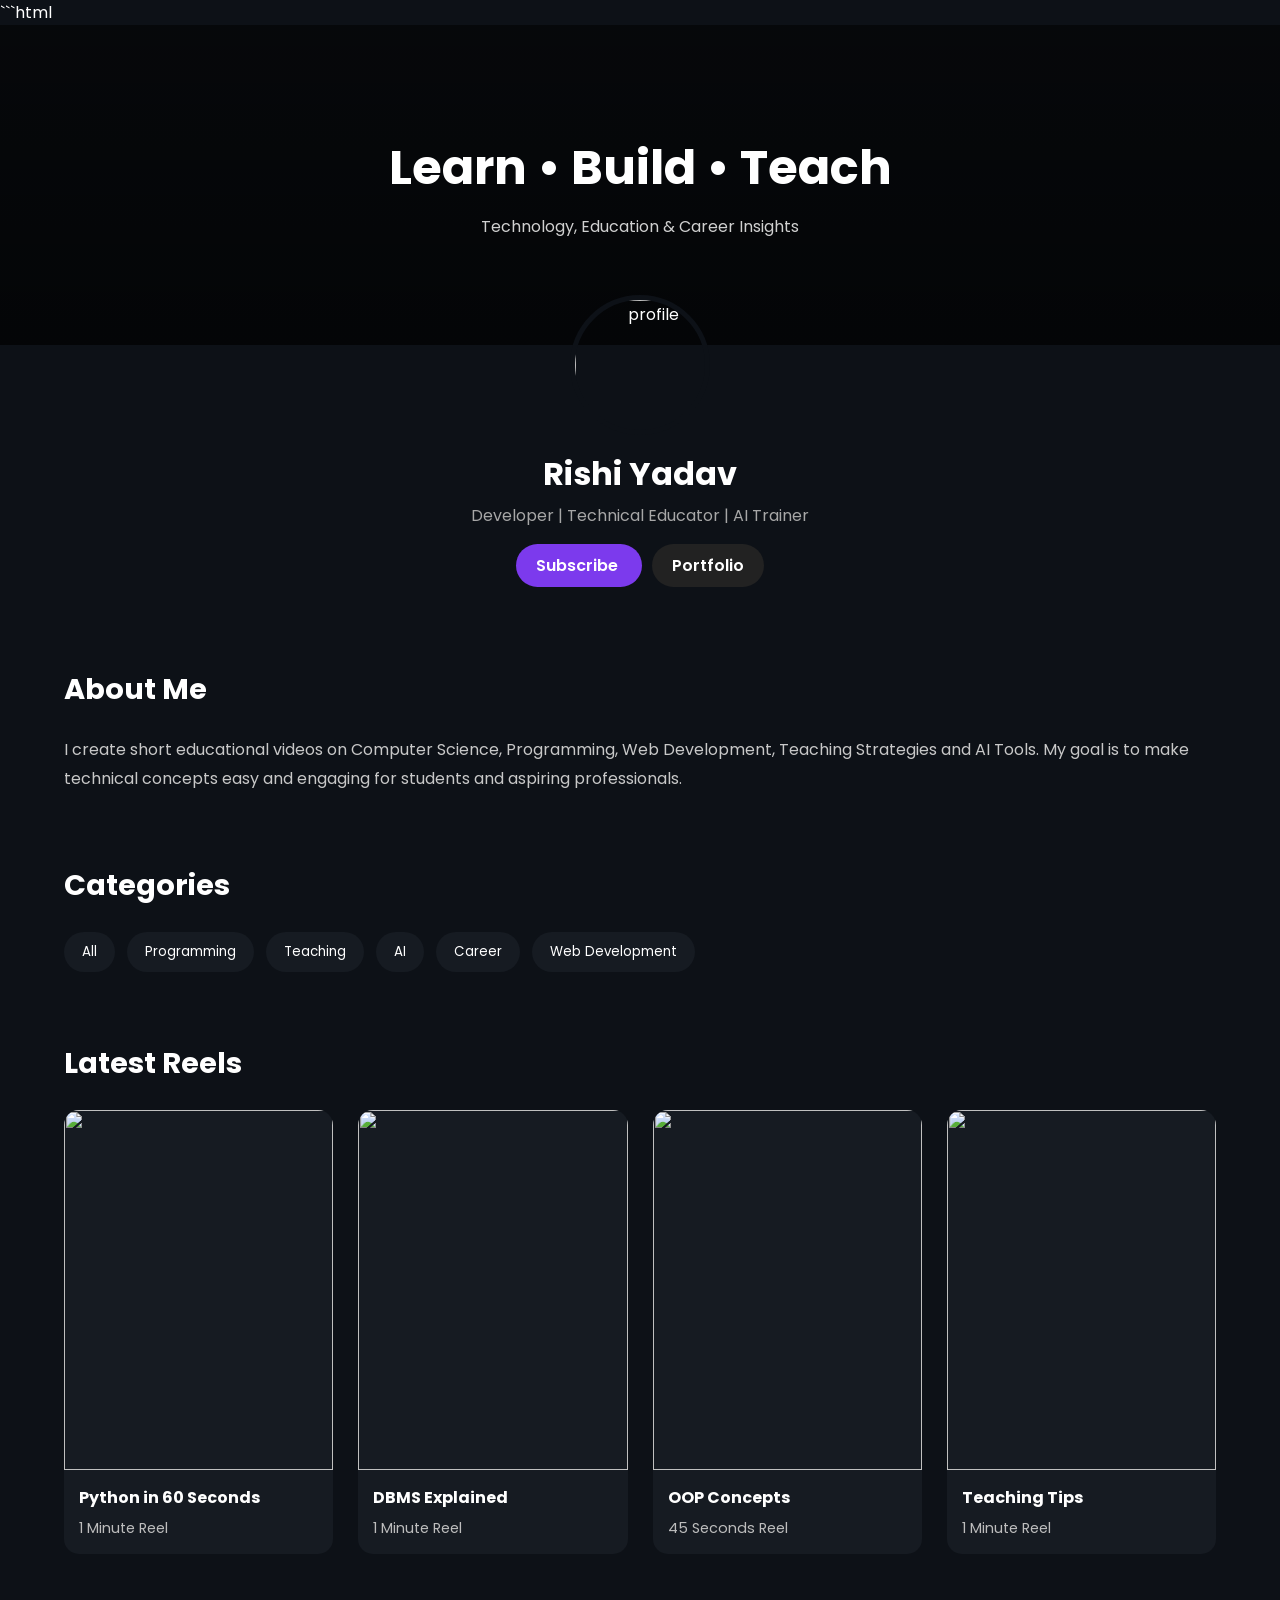
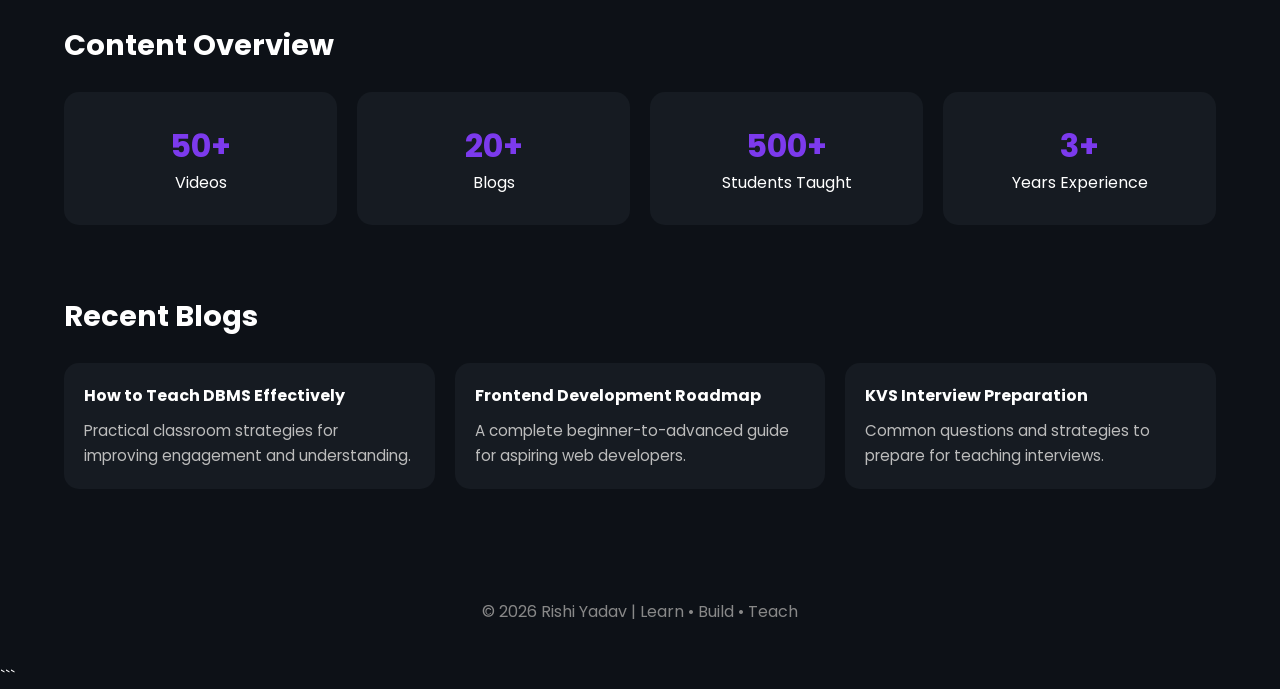
==== vlog.html @ 97431d7d "Add files via upload" ====
```html
<!DOCTYPE html>
<html lang="en">

<head>
    <meta charset="UTF-8">
    <meta name="viewport" content="width=device-width, initial-scale=1.0">
    <title>Rishi Yadav | Vlogs</title>

    <link href="https://fonts.googleapis.com/css2?family=Poppins:wght@300;400;500;600;700&display=swap"
        rel="stylesheet">

    <style>
        * {
            margin: 0;
            padding: 0;
            box-sizing: border-box;
            font-family: 'Poppins', sans-serif;
        }

        body {
            background: #0D1117;
            color: white;
        }

        /* Banner */

        .banner {
            height: 320px;
            background:
                linear-gradient(rgba(0, 0, 0, .55), rgba(0, 0, 0, .7)),
                /* image("C:\port\Portfolio-main\img\object.jpg"), */
                url('https://images.unsplash.com/photo-1516321318423-f06f85e504b3?auto=format&fit=crop&w=1600&q=80');
            /* url('img/object.jpg'); */
            background-position: center;
            display: flex;
            justify-content: center;
            align-items: center;
            text-align: center;
        }

        .banner-content h1 {
            font-size: 3rem;
        }

        .banner-content p {
            margin-top: 10px;
            color: #d0d0d0;
        }

        /* Profile */

        .profile-section {
            text-align: center;
            margin-top: -70px;
            padding: 20px;
        }

        .profile-img {
            width: 140px;
            height: 140px;
            border-radius: 50%;
            border: 5px solid #0D1117;
            object-fit: cover;
        }

        .profile-name {
            font-size: 2rem;
            margin-top: 15px;
        }

        .profile-role {
            color: #a7a7a7;
            margin-top: 5px;
        }

        .stats-mini {
            display: flex;
            justify-content: center;
            gap: 30px;
            margin-top: 20px;
            flex-wrap: wrap;
        }

        .stats-mini div {
            color: #d5d5d5;
        }

        .buttons {
            margin-top: 25px;
        }

        .btn {
            padding: 10px 20px;
            border: none;
            border-radius: 30px;
            margin: 5px;
            cursor: pointer;
            font-weight: 600;
        }

        .btn:hover {
            text-decoration: underline;
            /* Show underline on hover */
        }

        .primary {
            background: #7C3AED;
            color: white;
            text-decoration: none;
        }

        .secondary {
            background: #222;
            color: white;
            text-decoration: none;

        }

        /* Section */

        .section {
            width: 90%;
            max-width: 1200px;
            margin: 70px auto;
        }

        .section h2 {
            margin-bottom: 25px;
            font-size: 1.8rem;
        }

        .about {
            color: #c8c8c8;
            line-height: 1.8;
        }

        /* Featured Reel */

        .featured-card {
            background: #161B22;
            border-radius: 20px;
            overflow: hidden;
            transition: .3s;
        }

        .featured-card img {
            width: 100%;
            display: block;
            height: 420px;
            object-fit: cover;
        }

        .featured-info {
            padding: 20px;
        }

        /* Categories */

        .categories {
            display: flex;
            gap: 12px;
            flex-wrap: wrap;
        }

        .categories button {
            padding: 10px 18px;
            border: none;
            border-radius: 30px;
            background: #161B22;
            color: white;
            cursor: pointer;
        }

        .categories button:hover {
            background: #7C3AED;
        }

        /* Reel Grid */

        .video-grid {
            display: grid;
            grid-template-columns: repeat(auto-fit, minmax(250px, 1fr));
            gap: 25px;
        }

        .video-card {
            background: #161B22;
            border-radius: 15px;
            overflow: hidden;
            transition: .3s;
            cursor: pointer;
        }

        .video-card:hover {
            transform: translateY(-6px);
        }

        .video-card img {
            width: 100%;
            height: 360px;
            object-fit: cover;
        }

        .video-info {
            padding: 15px;
        }

        .video-info h4 {
            margin-bottom: 8px;
        }

        .video-info p {
            color: #bdbdbd;
            font-size: .9rem;
        }

        /* Stats */

        .big-stats {
            display: grid;
            grid-template-columns: repeat(auto-fit, minmax(200px, 1fr));
            gap: 20px;
        }

        .stat-box {
            background: #161B22;
            padding: 30px;
            text-align: center;
            border-radius: 15px;
        }

        .stat-box h3 {
            font-size: 2rem;
            color: #7C3AED;
        }

        /* Blogs */

        .blog-grid {
            display: grid;
            grid-template-columns: repeat(auto-fit, minmax(280px, 1fr));
            gap: 20px;
        }

        .blog-card {
            background: #161B22;
            border-radius: 15px;
            padding: 20px;
        }

        .blog-card h4 {
            margin-bottom: 10px;
        }

        .blog-card p {
            color: #bcbcbc;
            font-size: .95rem;
            line-height: 1.7;
        }

        /* Footer */

        footer {
            text-align: center;
            padding: 40px;
            color: #888;
        }

        /* Mobile */

        @media(max-width:768px) {

            .banner {
                height: 250px;
            }

            .banner-content h1 {
                font-size: 2rem;
            }

            .profile-img {
                width: 110px;
                height: 110px;
            }

            .profile-name {
                font-size: 1.5rem;
            }

            .featured-card img {
                height: 250px;
            }

            .video-card img {
                height: 280px;
            }

        }
    </style>
</head>

<body>

    <!-- Banner -->

    <section class="banner">
        <div class="banner-content">
            <h1>Learn • Build • Teach</h1>
            <p>Technology, Education & Career Insights</p>
        </div>
    </section>

    <!-- Profile -->

    <section class="profile-section">

        <img class="profile-img" src="img/rishifinal.jpg" alt="profile">

        <h2 class="profile-name">Rishi Yadav</h2>

        <p class="profile-role">
            Developer | Technical Educator | AI Trainer
        </p>

        <!-- <div class="stats-mini">
            <div>🎥 10+ Videos</div>
            <div>📝 20+ Blogs</div>
            <div>🎓 500+ Students</div>
        </div> -->

        <div class="buttons">
            <a href="https://youtube.com/@codeTheVibe" target="_blank" class="btn primary">
                Subscribe
                <a href="https://yrishi97.github.io/rishiyadav" target="_blank" class="btn secondary">
                    Portfolio
                </a>
        </div>

    </section>

    <!-- About -->

    <section class="section">

        <h2>About Me</h2>

        <p class="about">
            I create short educational videos on Computer Science,
            Programming, Web Development,
            Teaching Strategies and AI Tools. My goal is to make
            technical concepts easy and engaging for students and
            aspiring professionals.
        </p>

    </section>

    <!-- Featured -->

    <!-- <section class="section">

        <h2>Featured Reel</h2>

        <div class="featured-card">

            <img src="https://images.unsplash.com/photo-1515879218367-8466d910aaa4?w=1200" alt="featured">

            <div class="featured-info">
                <h3>How HTTPS Actually Works</h3>
                <p>1.2K Views • 1 Min</p>
            </div>

        </div>

    </section> -->

    <!-- Categories -->

    <section class="section">

        <h2>Categories</h2>

        <div class="categories">

            <button>All</button>
            <button>Programming</button>
            <button>Teaching</button>
            <button>AI</button>
            <button>Career</button>
            <button>Web Development</button>

        </div>

    </section>

    <!-- Videos -->

    <section class="section">

        <h2>Latest Reels</h2>

        <div class="video-grid">

            <div class="video-card">
                <img src="https://images.unsplash.com/photo-1498050108023-c5249f4df085?w=600">
                <div class="video-info">
                    <h4>Python in 60 Seconds</h4>
                    <p>1 Minute Reel</p>
                </div>
            </div>

            <div class="video-card">
                <img src="https://images.unsplash.com/photo-1517694712202-14dd9538aa97?w=600">
                <div class="video-info">
                    <h4>DBMS Explained</h4>
                    <p>1 Minute Reel</p>
                </div>
            </div>

            <div class="video-card">
                <img src="https://images.unsplash.com/photo-1555066931-4365d14bab8c?w=600">
                <div class="video-info">
                    <h4>OOP Concepts</h4>
                    <p>45 Seconds Reel</p>
                </div>
            </div>

            <div class="video-card">
                <img src="https://images.unsplash.com/photo-1516321318423-f06f85e504b3?w=600">
                <div class="video-info">
                    <h4>Teaching Tips</h4>
                    <p>1 Minute Reel</p>
                </div>
            </div>

        </div>

    </section>

    <!-- Stats -->

    <section class="section">

        <h2>Content Overview</h2>

        <div class="big-stats">

            <div class="stat-box">
                <h3>50+</h3>
                <p>Videos</p>
            </div>

            <div class="stat-box">
                <h3>20+</h3>
                <p>Blogs</p>
            </div>

            <div class="stat-box">
                <h3>500+</h3>
                <p>Students Taught</p>
            </div>

            <div class="stat-box">
                <h3>3+</h3>
                <p>Years Experience</p>
            </div>

        </div>

    </section>

    <!-- Blogs -->

    <section class="section">

        <h2>Recent Blogs</h2>

        <div class="blog-grid">

            <div class="blog-card">
                <h4>How to Teach DBMS Effectively</h4>
                <p>Practical classroom strategies for improving engagement and understanding.</p>
            </div>

            <div class="blog-card">
                <h4>Frontend Development Roadmap</h4>
                <p>A complete beginner-to-advanced guide for aspiring web developers.</p>
            </div>

            <div class="blog-card">
                <h4>KVS Interview Preparation</h4>
                <p>Common questions and strategies to prepare for teaching interviews.</p>
            </div>

        </div>

    </section>

    <footer>
        © 2026 Rishi Yadav | Learn • Build • Teach
    </footer>

    <script>

        const cards = document.querySelectorAll(".video-card");

        cards.forEach(card => {
            card.addEventListener("click", () => {
                alert("Open Reel Here");
            });
        });

    </script>

</body>

</html>
```
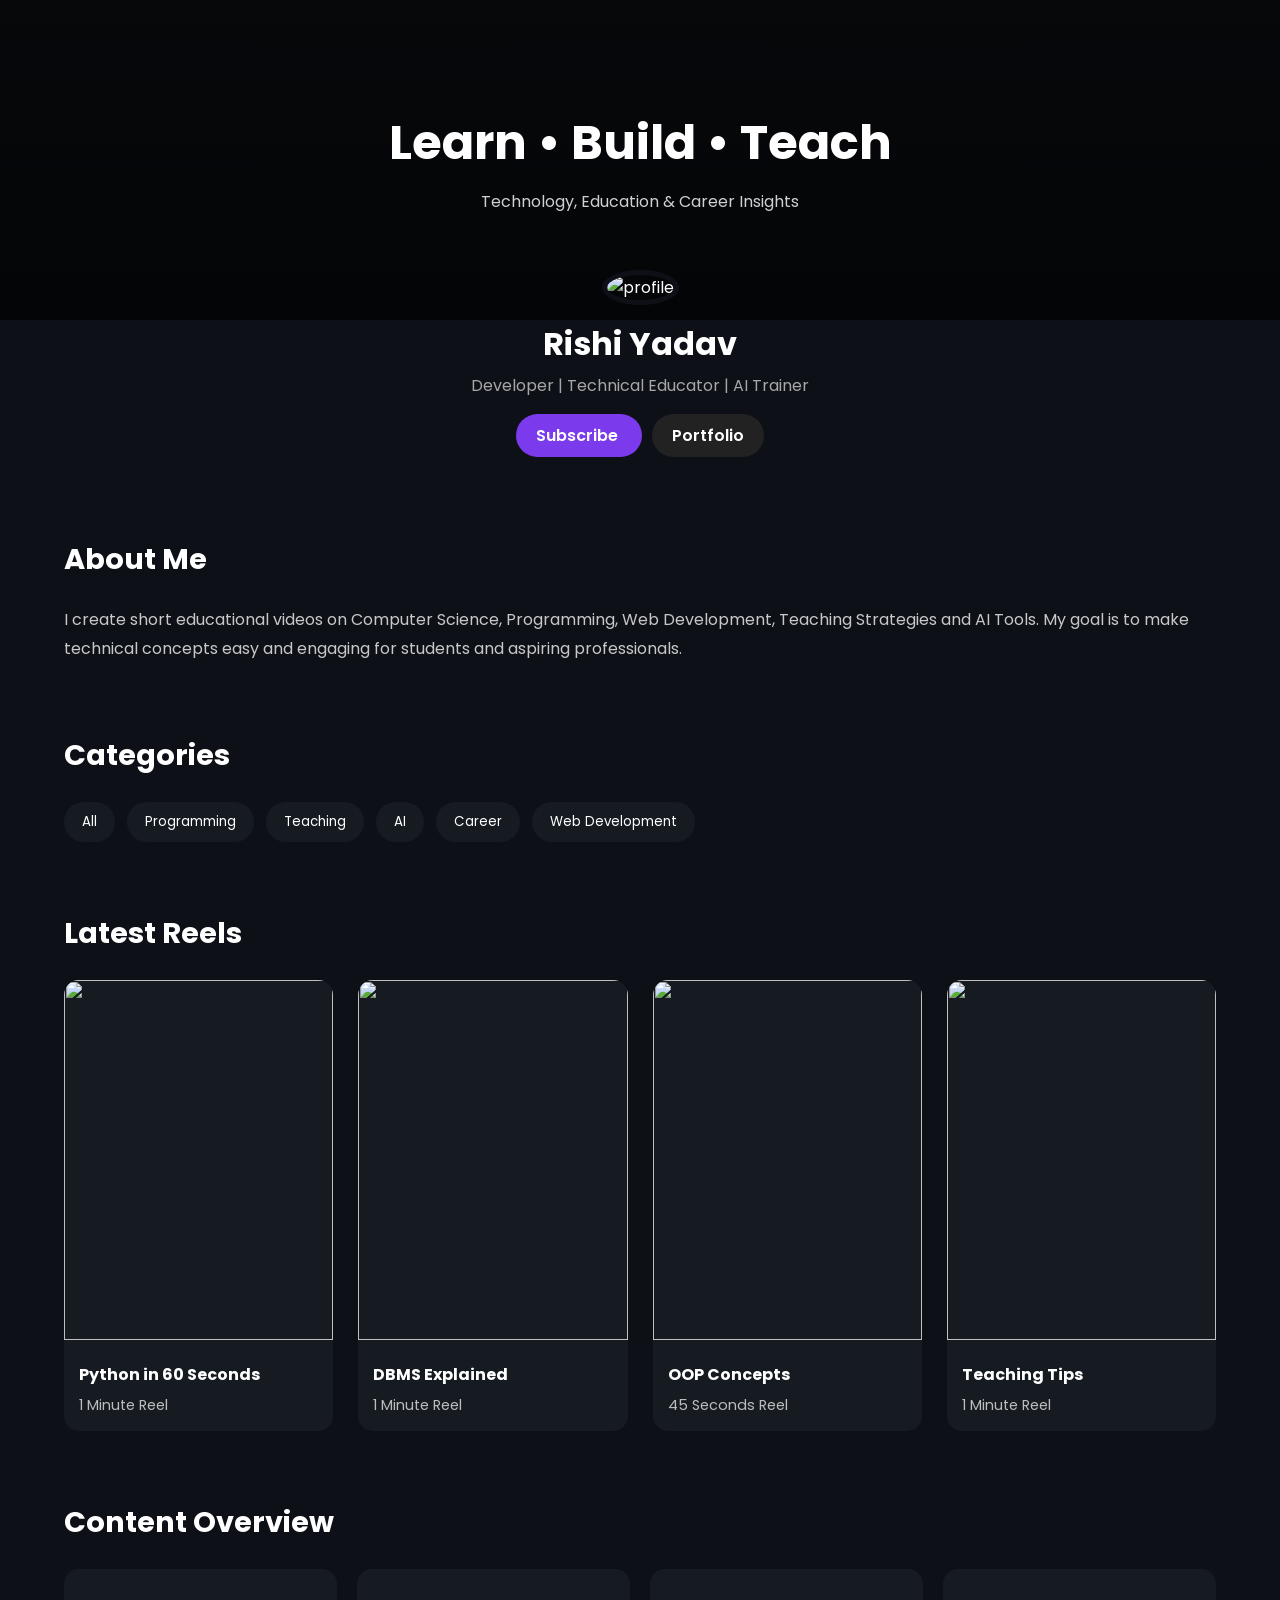
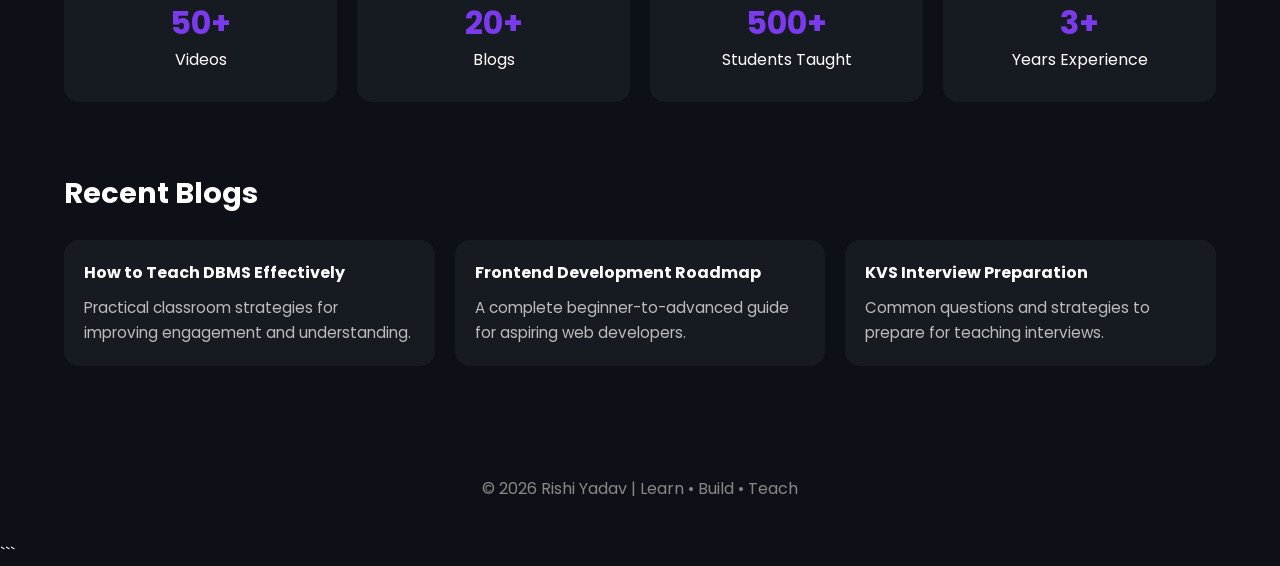
==== commit d8491f7c: "Update vlog.html" ====
--- a/vlog.html
+++ b/vlog.html
@@ -1,4 +1,4 @@
-```html
+<!-- ```html -->
 <!DOCTYPE html>
 <html lang="en">
 
@@ -515,4 +515,4 @@
 </body>
 
 </html>
-```+```
